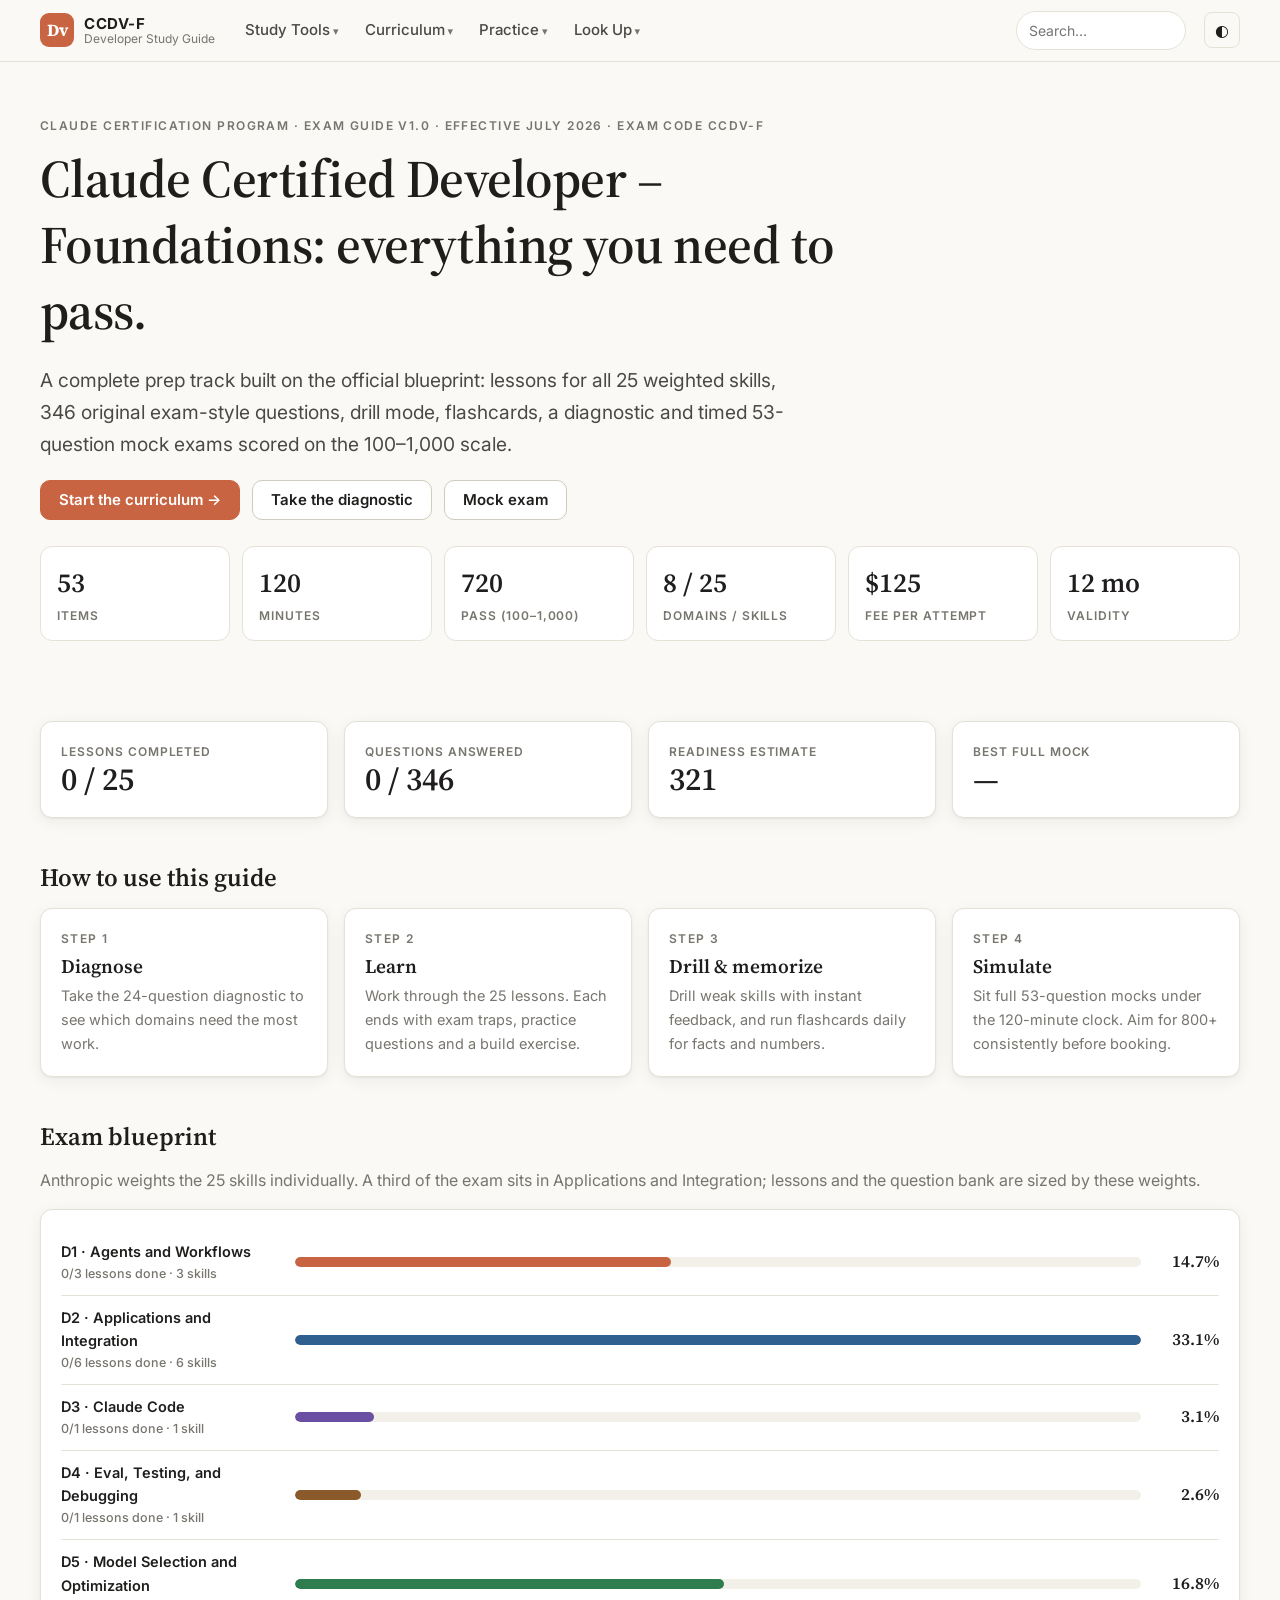
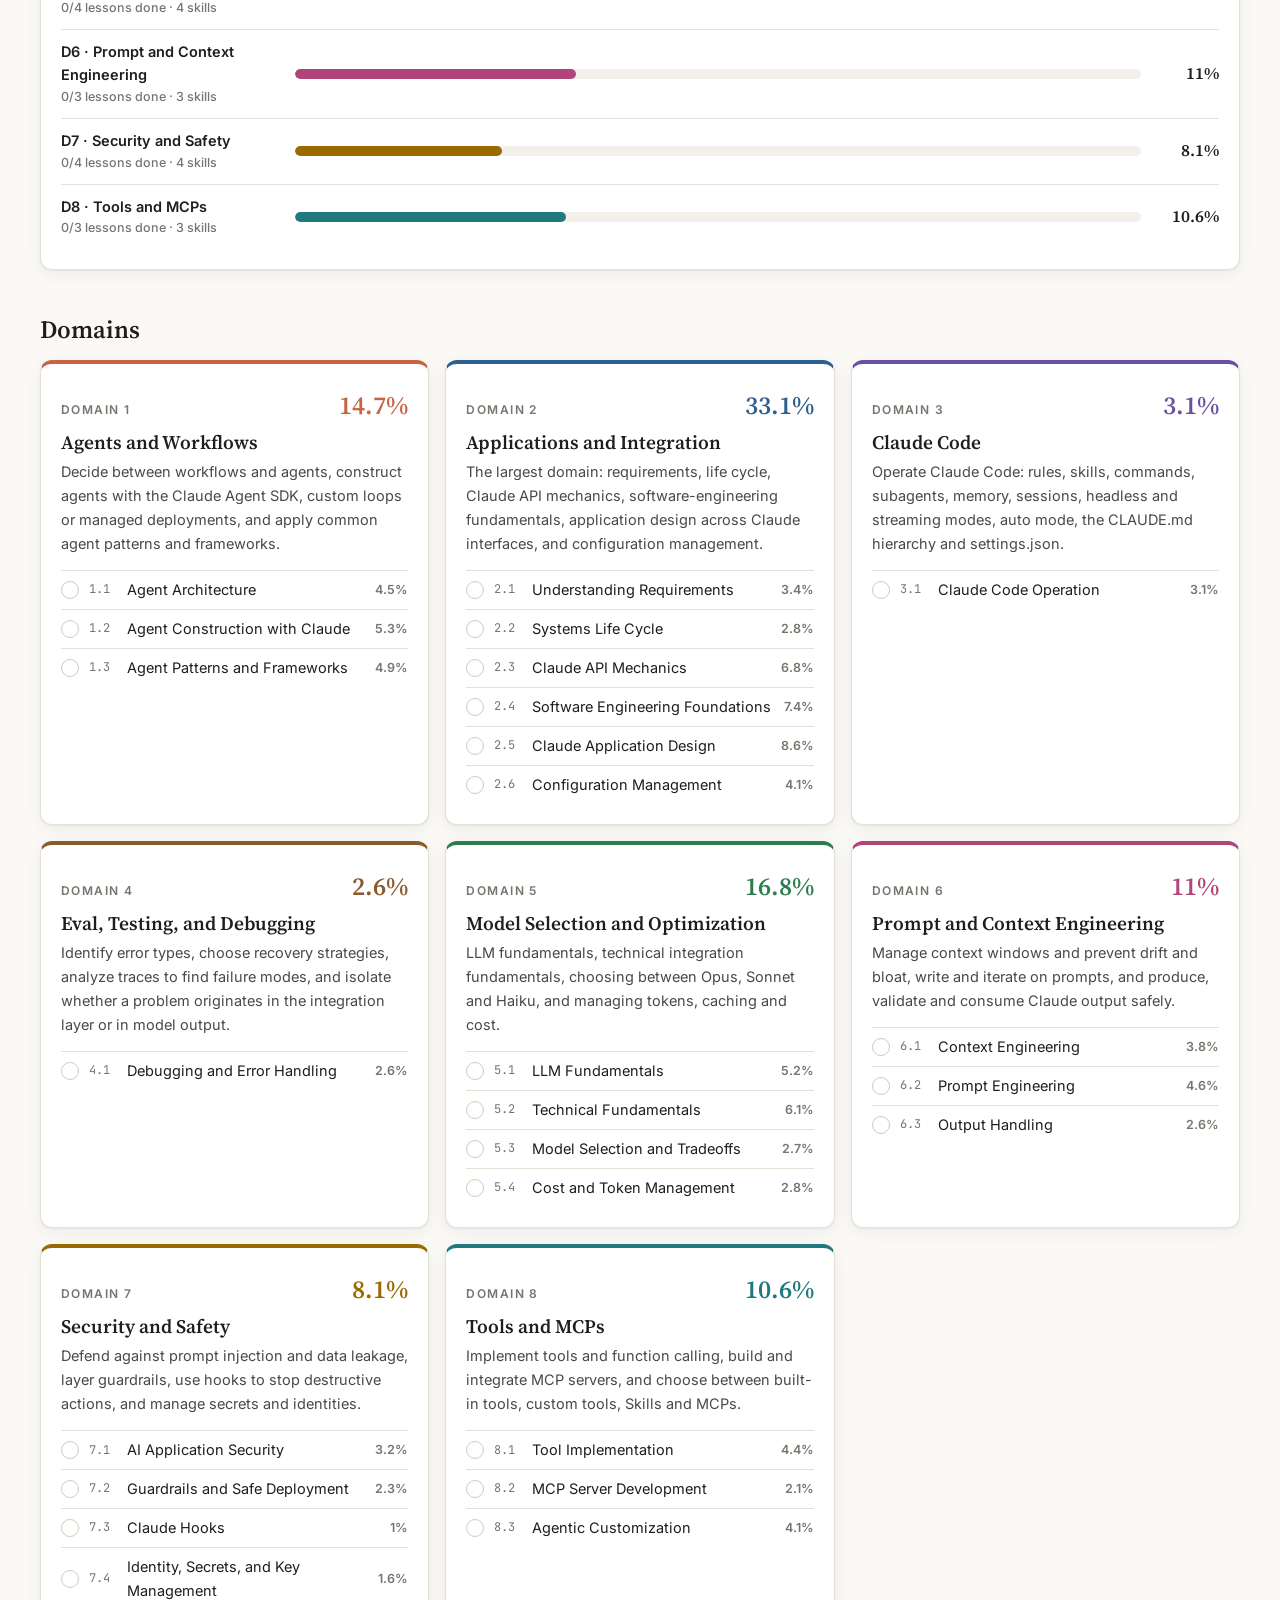
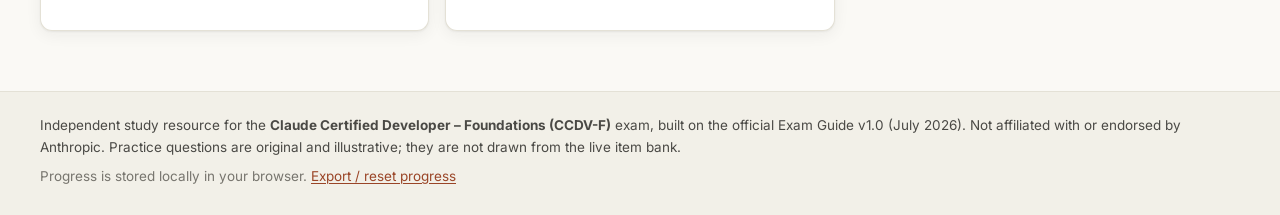
==== index.html @ b1080ece "Add CCDV-F study guide: curriculum, study tools, practice, look-up Complete prep track for the Claud" ====
<!doctype html>
<html lang="en">
<head>
  <meta charset="utf-8">
  <meta name="viewport" content="width=device-width, initial-scale=1">
  <title>CCDV-F Study Guide</title>
  <meta name="description" content="Complete study guide for the Claude Certified Developer – Foundations (CCDV-F) exam: curriculum for all 25 weighted skills, drill mode, flashcards, diagnostic, timed mock exams, quick reference and glossary.">
  <link rel="preconnect" href="https://fonts.googleapis.com">
  <link rel="preconnect" href="https://fonts.gstatic.com" crossorigin>
  <link href="https://fonts.googleapis.com/css2?family=Inter:wght@400;500;600;700&family=JetBrains+Mono:wght@400;600&family=Source+Serif+4:opsz,wght@8..60,500;8..60,600;8..60,700&display=swap" rel="stylesheet">
  <link rel="stylesheet" href="assets/styles.css">
  <link rel="icon" href="data:image/svg+xml,%3Csvg xmlns='http://www.w3.org/2000/svg' viewBox='0 0 32 32'%3E%3Crect width='32' height='32' rx='7' fill='%23C96442'/%3E%3Ctext x='16' y='22' font-family='Georgia' font-size='17' text-anchor='middle' fill='white'%3EDv%3C/text%3E%3C/svg%3E">
</head>
<body>
  <a class="skip-link" href="#main">Skip to content</a>
  <header class="site-header">
    <div class="header-inner">
      <a class="brand" href="#/">
        <span class="brand-mark">Dv</span>
        <span class="brand-text"><strong>CCDV-F</strong><span>Developer Study Guide</span></span>
      </a>
      <button class="menu-toggle" type="button" aria-label="Toggle menu" aria-expanded="false">☰</button>
      <nav class="main-nav" aria-label="Main">
        <div class="nav-group">
          <button class="nav-trigger" type="button">Study Tools</button>
          <div class="nav-menu">
            <a href="#/progress"><b>Progress Dashboard</b><span>Readiness score, weak skills, history</span></a>
            <a href="#/plan"><b>Study Plan</b><span>Weighted 3-week and 10-day schedules</span></a>
            <a href="#/drill"><b>Drill Mode</b><span>Instant-feedback questions by domain or skill</span></a>
            <a href="#/flashcards"><b>Flashcards</b><span>Spaced repetition for facts and terms</span></a>
          </div>
        </div>
        <div class="nav-group">
          <button class="nav-trigger" type="button">Curriculum</button>
          <div class="nav-menu nav-menu-wide" id="nav-curriculum"></div>
        </div>
        <div class="nav-group">
          <button class="nav-trigger" type="button">Practice</button>
          <div class="nav-menu">
            <a href="#/diagnostic"><b>Diagnostic Test</b><span>24 questions · find your weak areas</span></a>
            <a href="#/mock"><b>Mock Exam</b><span>53 questions · 120 minutes · scaled score</span></a>
            <a href="#/exercises"><b>Build Exercises</b><span>Hands-on projects for every skill</span></a>
          </div>
        </div>
        <div class="nav-group">
          <button class="nav-trigger" type="button">Look Up</button>
          <div class="nav-menu">
            <a href="#/reference"><b>Quick Reference</b><span>Cheat sheets: API, Claude Code, MCP, costs</span></a>
            <a href="#/glossary"><b>Glossary</b><span>Every term the exam can use</span></a>
            <a href="#/guide"><b>Exam Guide</b><span>Format, blueprint, scoring, policies</span></a>
            <a href="#/search"><b>Search</b><span>Across lessons, glossary and reference</span></a>
          </div>
        </div>
      </nav>
      <form class="header-search" role="search">
        <input type="search" placeholder="Search…" aria-label="Search the guide">
      </form>
      <button class="theme-toggle" type="button" aria-label="Toggle dark mode" title="Toggle theme">◐</button>
    </div>
  </header>
  <main id="main" class="main" tabindex="-1"></main>
  <footer class="site-footer">
    <div class="footer-inner">
      <p>Independent study resource for the <strong>Claude Certified Developer – Foundations (CCDV-F)</strong> exam, built on the official Exam Guide v1.0 (July 2026). Not affiliated with or endorsed by Anthropic. Practice questions are original and illustrative; they are not drawn from the live item bank.</p>
      <p class="muted">Progress is stored locally in your browser. <a href="#/progress">Export / reset progress</a></p>
    </div>
  </footer>
  <script src="assets/data.js"></script>
  <script src="assets/app.js"></script>
</body>
</html>
---- assets/styles.css ----
:root {
  --bg: #faf9f5;
  --bg-elev: #ffffff;
  --bg-sunk: #f2f0e8;
  --ink: #1f1e1d;
  --ink-2: #4a4945;
  --muted: #77756e;
  --line: #e4e1d6;
  --line-strong: #cfcbbd;
  --accent: #c96442;
  --accent-ink: #9a4527;
  --accent-soft: #f6e4dc;
  --good: #2f7d4f;
  --good-soft: #e1f1e6;
  --bad: #b3372e;
  --bad-soft: #f8e1de;
  --warn: #9a6a00;
  --warn-soft: #fbf0d4;
  --info: #2f5f8f;
  --info-soft: #e2ecf6;
  --purple: #6b4fa3;
  --purple-soft: #ece6f6;
  --code-bg: #2b2a27;
  --code-ink: #f1efe8;
  --shadow: 0 1px 2px rgba(31, 30, 29, .06), 0 4px 16px rgba(31, 30, 29, .06);
  --radius: 12px;
  --serif: "Source Serif 4", Georgia, "Times New Roman", serif;
  --sans: Inter, system-ui, -apple-system, "Segoe UI", Roboto, sans-serif;
  --mono: "JetBrains Mono", ui-monospace, SFMono-Regular, Menlo, Consolas, monospace;
  --d1: #c96442; --d2: #2f5f8f; --d3: #6b4fa3; --d4: #8a5a2b;
  --d5: #2f7d4f; --d6: #b0457a; --d7: #9a6a00; --d8: #1f7a80;
  color-scheme: light;
}
@media (prefers-color-scheme: dark) {
  :root:not([data-theme="light"]) {
    --bg: #1b1a18; --bg-elev: #242320; --bg-sunk: #151413; --ink: #ecebe6; --ink-2: #c9c7bf; --muted: #9a978d;
    --line: #353430; --line-strong: #4a4843; --accent: #e08a68; --accent-ink: #f0a585; --accent-soft: #3a2a22;
    --good: #6cc08f; --good-soft: #1f3327; --bad: #ec8a80; --bad-soft: #3d2320; --warn: #e4b85a; --warn-soft: #3a3020;
    --info: #85b4e3; --info-soft: #1f2c3a; --purple: #b59de6; --purple-soft: #2c2540; --code-bg: #121110; --code-ink: #ecebe6;
    --shadow: 0 1px 2px rgba(0,0,0,.4), 0 4px 16px rgba(0,0,0,.3);
    color-scheme: dark;
  }
}
:root[data-theme="dark"] {
  --bg: #1b1a18; --bg-elev: #242320; --bg-sunk: #151413; --ink: #ecebe6; --ink-2: #c9c7bf; --muted: #9a978d;
  --line: #353430; --line-strong: #4a4843; --accent: #e08a68; --accent-ink: #f0a585; --accent-soft: #3a2a22;
  --good: #6cc08f; --good-soft: #1f3327; --bad: #ec8a80; --bad-soft: #3d2320; --warn: #e4b85a; --warn-soft: #3a3020;
  --info: #85b4e3; --info-soft: #1f2c3a; --purple: #b59de6; --purple-soft: #2c2540; --code-bg: #121110; --code-ink: #ecebe6;
  --shadow: 0 1px 2px rgba(0,0,0,.4), 0 4px 16px rgba(0,0,0,.3);
  color-scheme: dark;
}

* { box-sizing: border-box; }
html { -webkit-text-size-adjust: 100%; }
body {
  margin: 0; background: var(--bg); color: var(--ink); font-family: var(--sans);
  font-size: 16px; line-height: 1.65; min-height: 100vh; display: flex; flex-direction: column;
}
a { color: var(--accent-ink); text-decoration-thickness: 1px; text-underline-offset: 2px; }
a:hover { color: var(--accent); }
h1, h2, h3, h4 { font-family: var(--serif); line-height: 1.25; color: var(--ink); font-weight: 600; }
h1 { font-size: clamp(1.9rem, 4vw, 2.7rem); margin: .2em 0 .4em; letter-spacing: -.01em; }
h2 { font-size: 1.55rem; margin: 2.2em 0 .6em; }
h3 { font-size: 1.2rem; margin: 1.8em 0 .5em; }
h4 { font-size: 1.05rem; margin: 1.4em 0 .4em; }
p { margin: 0 0 1em; }
code { font-family: var(--mono); font-size: .86em; background: var(--bg-sunk); border: 1px solid var(--line); padding: .08em .35em; border-radius: 5px; word-break: break-word; }
hr { border: 0; border-top: 1px solid var(--line); margin: 2em 0; }
.muted { color: var(--muted); }
.skip-link { position: absolute; left: -999px; }
.skip-link:focus { left: 12px; top: 12px; background: var(--bg-elev); padding: 8px 12px; z-index: 100; }
button { font: inherit; }

/* header */
.site-header { position: sticky; top: 0; z-index: 50; background: color-mix(in srgb, var(--bg) 88%, transparent); backdrop-filter: blur(10px); border-bottom: 1px solid var(--line); }
.header-inner { max-width: 1240px; margin: 0 auto; padding: 10px 20px; display: flex; align-items: center; gap: 18px; }
.brand { display: flex; align-items: center; gap: 10px; text-decoration: none; color: var(--ink); flex-shrink: 0; }
.brand-mark { width: 34px; height: 34px; border-radius: 9px; background: var(--accent); color: #fff; display: grid; place-items: center; font-family: var(--serif); font-weight: 700; font-size: 17px; }
.brand-text { display: flex; flex-direction: column; line-height: 1.1; }
.brand-text strong { font-size: 15px; letter-spacing: .04em; }
.brand-text span { font-size: 12px; color: var(--muted); }
.main-nav { display: flex; gap: 2px; flex: 1; }
.nav-group { position: relative; }
.nav-trigger { background: none; border: 0; padding: 8px 12px; border-radius: 8px; color: var(--ink-2); cursor: pointer; font-weight: 500; font-size: 15px; }
.nav-trigger:hover, .nav-group.open .nav-trigger { background: var(--bg-sunk); color: var(--ink); }
.nav-trigger::after { content: " ▾"; font-size: 11px; color: var(--muted); }
.nav-menu { display: none; position: absolute; top: calc(100% + 6px); left: 0; min-width: 300px; background: var(--bg-elev); border: 1px solid var(--line); border-radius: var(--radius); box-shadow: var(--shadow); padding: 8px; z-index: 60; }
.nav-group.open .nav-menu { display: block; }
@media (hover: hover) and (min-width: 961px) { .nav-group:hover .nav-menu { display: block; } .nav-group:hover .nav-menu::before { content: ""; position: absolute; top: -10px; left: 0; right: 0; height: 10px; } }
.nav-menu a { display: block; padding: 8px 10px; border-radius: 8px; text-decoration: none; color: var(--ink); }
.nav-menu a:hover { background: var(--bg-sunk); }
.nav-menu a b { display: block; font-weight: 600; font-size: 14px; }
.nav-menu a span { display: block; font-size: 12.5px; color: var(--muted); line-height: 1.35; }
.nav-menu-wide { min-width: 640px; display: none; }
.nav-group.open .nav-menu-wide { display: grid; }
@media (hover: hover) and (min-width: 961px) { .nav-group:hover .nav-menu-wide { display: grid; } }
.nav-menu-wide { grid-template-columns: 1fr 1fr; gap: 2px 8px; }
.nav-menu-wide .nav-dom { display: flex; gap: 10px; align-items: flex-start; }
.nav-dom .dot { width: 10px; height: 10px; border-radius: 3px; margin-top: 6px; flex-shrink: 0; }
.header-search input { width: 170px; padding: 7px 12px; border-radius: 999px; border: 1px solid var(--line); background: var(--bg-elev); color: var(--ink); font: inherit; font-size: 14px; }
.theme-toggle, .menu-toggle { background: none; border: 1px solid var(--line); border-radius: 8px; width: 36px; height: 36px; cursor: pointer; color: var(--ink); flex-shrink: 0; }
.menu-toggle { display: none; }
@media (max-width: 960px) {
  .header-inner { flex-wrap: wrap; gap: 10px; }
  .menu-toggle { display: block; margin-left: auto; }
  .main-nav { display: none; order: 10; flex-basis: 100%; flex-direction: column; }
  .main-nav.open { display: flex; }
  .nav-menu, .nav-menu-wide { position: static; box-shadow: none; min-width: 0; border: 0; padding: 0 0 6px 8px; }
  .nav-group.open .nav-menu-wide { grid-template-columns: 1fr; }
  .header-search { order: 11; flex-basis: 100%; }
  .header-search input { width: 100%; }
}

/* layout */
.main { flex: 1; width: 100%; max-width: 1240px; margin: 0 auto; padding: 28px 20px 60px; outline: none; }
.site-footer { border-top: 1px solid var(--line); background: var(--bg-sunk); }
.footer-inner { max-width: 1240px; margin: 0 auto; padding: 22px 20px; font-size: 13.5px; color: var(--ink-2); }
.footer-inner p { margin: 0 0 6px; }
.narrow { max-width: 820px; }
.eyebrow { font-size: 12px; letter-spacing: .12em; text-transform: uppercase; color: var(--muted); font-weight: 600; }
.lead { font-size: 1.12rem; color: var(--ink-2); max-width: 760px; }
.grid { display: grid; gap: 16px; }
.grid-2 { grid-template-columns: repeat(auto-fit, minmax(300px, 1fr)); }
.grid-3 { grid-template-columns: repeat(auto-fit, minmax(240px, 1fr)); }
.grid-4 { grid-template-columns: repeat(auto-fit, minmax(170px, 1fr)); }
.card { background: var(--bg-elev); border: 1px solid var(--line); border-radius: var(--radius); padding: 20px; box-shadow: var(--shadow); }
.card h3 { margin-top: 0; }
a.card { text-decoration: none; color: var(--ink); display: block; transition: transform .12s, border-color .12s; }
a.card:hover { transform: translateY(-2px); border-color: var(--line-strong); color: var(--ink); }
.stat { text-align: left; }
.stat .num { font-family: var(--serif); font-size: 2rem; font-weight: 600; line-height: 1.1; }
.stat .lbl { font-size: 12px; text-transform: uppercase; letter-spacing: .08em; color: var(--muted); font-weight: 600; }
.row { display: flex; gap: 12px; align-items: center; flex-wrap: wrap; }
.spacer { flex: 1; }
.section { margin-top: 44px; }
.section > h2:first-child { margin-top: 0; }

/* buttons */
.btn { display: inline-flex; align-items: center; gap: 8px; padding: 10px 18px; border-radius: 10px; border: 1px solid var(--line-strong); background: var(--bg-elev); color: var(--ink); text-decoration: none; font-weight: 600; font-size: 15px; cursor: pointer; line-height: 1.2; }
.btn:hover { border-color: var(--ink-2); color: var(--ink); }
.btn-primary { background: var(--accent); border-color: var(--accent); color: #fff; }
.btn-primary:hover { background: var(--accent-ink); border-color: var(--accent-ink); color: #fff; }
.btn-ghost { background: transparent; border-color: transparent; }
.btn-sm { padding: 6px 12px; font-size: 13.5px; border-radius: 8px; }
.btn:disabled { opacity: .5; cursor: not-allowed; }
.chip { display: inline-flex; align-items: center; gap: 6px; font-size: 12.5px; font-weight: 600; padding: 3px 10px; border-radius: 999px; background: var(--bg-sunk); color: var(--ink-2); border: 1px solid var(--line); white-space: nowrap; }
.chip-accent { background: var(--accent-soft); color: var(--accent-ink); border-color: transparent; }
.chip-good { background: var(--good-soft); color: var(--good); border-color: transparent; }
.chip-bad { background: var(--bad-soft); color: var(--bad); border-color: transparent; }
.chip-warn { background: var(--warn-soft); color: var(--warn); border-color: transparent; }

/* hero */
.hero { padding: 26px 0 10px; }
.hero h1 { font-size: clamp(2.1rem, 5vw, 3.3rem); max-width: 880px; }
.hero .lead { font-size: 1.2rem; }
.facts { display: grid; grid-template-columns: repeat(auto-fit, minmax(150px, 1fr)); gap: 12px; margin: 26px 0; }
.fact { background: var(--bg-elev); border: 1px solid var(--line); border-radius: var(--radius); padding: 14px 16px; }
.fact .num { font-family: var(--serif); font-size: 1.7rem; font-weight: 600; }
.fact .lbl { font-size: 12px; color: var(--muted); text-transform: uppercase; letter-spacing: .08em; font-weight: 600; }

/* blueprint bars */
.bp-row { display: grid; grid-template-columns: 220px 1fr 64px; gap: 14px; align-items: center; padding: 10px 0; border-bottom: 1px solid var(--line); }
.bp-row:last-child { border-bottom: 0; }
.bp-name { font-weight: 600; font-size: 14.5px; }
.bp-name a { color: var(--ink); text-decoration: none; }
.bp-name small { display: block; color: var(--muted); font-weight: 500; font-size: 12.5px; }
.bar { height: 10px; background: var(--bg-sunk); border-radius: 999px; overflow: hidden; position: relative; }
.bar > span { display: block; height: 100%; border-radius: 999px; }
.bp-pct { text-align: right; font-family: var(--serif); font-weight: 600; font-size: 1.05rem; }
@media (max-width: 640px) { .bp-row { grid-template-columns: 1fr 56px; } .bp-row .bar { grid-column: 1 / -1; grid-row: 2; } }

/* domain cards */
.dom-card { border-top: 4px solid var(--dc, var(--accent)); }
.dom-card .dom-head { display: flex; justify-content: space-between; align-items: baseline; gap: 10px; }
.dom-card .dom-weight { font-family: var(--serif); font-size: 1.6rem; font-weight: 600; color: var(--dc); }
.dom-card h3 { margin: 4px 0 6px; font-size: 1.2rem; }
.dom-card p { color: var(--ink-2); font-size: 14.5px; }
.skill-list { list-style: none; padding: 0; margin: 10px 0 0; }
.skill-list li { display: flex; align-items: center; gap: 10px; padding: 7px 0; border-top: 1px solid var(--line); font-size: 14.5px; }
.skill-list li a { color: var(--ink); text-decoration: none; flex: 1; }
.skill-list li a:hover { color: var(--accent-ink); }
.skill-list .sid { font-family: var(--mono); font-size: 12px; color: var(--muted); width: 28px; }
.skill-list .w { font-size: 12.5px; color: var(--muted); font-weight: 600; }
.check { width: 18px; height: 18px; border-radius: 50%; border: 1.5px solid var(--line-strong); display: inline-grid; place-items: center; font-size: 11px; flex-shrink: 0; }
.check.done { background: var(--good); border-color: var(--good); color: #fff; }

/* lesson */
.lesson-layout { display: grid; grid-template-columns: minmax(0, 1fr) 250px; gap: 48px; }
.lesson-layout aside.toc { position: sticky; top: 84px; align-self: start; font-size: 13.5px; max-height: calc(100vh - 100px); overflow: auto; }
.toc h4 { font-family: var(--sans); font-size: 12px; letter-spacing: .1em; text-transform: uppercase; color: var(--muted); margin: 0 0 8px; }
.toc a { display: block; padding: 4px 0 4px 10px; border-left: 2px solid var(--line); color: var(--ink-2); text-decoration: none; }
.toc a:hover { border-color: var(--accent); color: var(--ink); }
.toc .toc-actions { margin-top: 18px; display: grid; gap: 8px; }
.lesson-layout > article { min-width: 0; }
@media (max-width: 1000px) { .lesson-layout { grid-template-columns: minmax(0, 1fr); } .lesson-layout aside.toc { position: static; display: none; } }
.breadcrumb { font-size: 13px; color: var(--muted); display: flex; gap: 6px; flex-wrap: wrap; text-transform: uppercase; letter-spacing: .06em; font-weight: 600; }
.breadcrumb a { color: var(--muted); text-decoration: none; }
.breadcrumb a:hover { color: var(--accent-ink); }
.lesson-meta { display: flex; gap: 8px; flex-wrap: wrap; margin: 6px 0 18px; }
.guide-box { background: var(--bg-sunk); border-left: 3px solid var(--accent); border-radius: 0 10px 10px 0; padding: 12px 16px; font-size: 14.5px; color: var(--ink-2); margin: 0 0 24px; }
.guide-box b { color: var(--ink); display: block; font-size: 12px; letter-spacing: .08em; text-transform: uppercase; margin-bottom: 2px; }
.prose { font-size: 16.5px; }
.prose ul, .prose ol { padding-left: 1.4em; margin: 0 0 1em; }
.prose li { margin: .3em 0; }
.prose li > ul, .prose li > ol { margin: .3em 0; }
.prose blockquote { margin: 1em 0; padding: .2em 1.1em; border-left: 3px solid var(--line-strong); color: var(--ink-2); }
.prose h2 { padding-top: 6px; border-top: 1px solid var(--line); padding-top: 1.2em; }
.prose h2:first-child { border-top: 0; padding-top: 0; margin-top: 0; }
.prose li.task { list-style: none; margin-left: -1.3em; }
.prose li.task input { margin-right: 6px; accent-color: var(--accent); }
.table-wrap { overflow-x: auto; margin: 1em 0 1.4em; border: 1px solid var(--line); border-radius: 10px; }
table { border-collapse: collapse; width: 100%; font-size: 14.5px; background: var(--bg-elev); }
th, td { text-align: left; padding: 9px 12px; border-bottom: 1px solid var(--line); vertical-align: top; }
th { background: var(--bg-sunk); font-weight: 600; font-size: 13.5px; }
tr:last-child td { border-bottom: 0; }
.codeblock { margin: 1em 0 1.4em; border-radius: 10px; overflow: hidden; background: var(--code-bg); border: 1px solid #000; }
.codeblock-head { display: flex; justify-content: space-between; align-items: center; padding: 6px 12px; background: rgba(255,255,255,.06); color: #b9b6ac; font-size: 12px; font-family: var(--mono); }
.copy-btn { background: none; border: 1px solid rgba(255,255,255,.2); color: #d8d5cb; border-radius: 6px; font-size: 11.5px; padding: 2px 8px; cursor: pointer; }
.codeblock pre { margin: 0; padding: 14px 16px; overflow-x: auto; }
.codeblock code { background: none; border: 0; padding: 0; color: var(--code-ink); font-size: 13.5px; line-height: 1.55; word-break: normal; white-space: pre; }

/* callouts */
.callout { margin: 1.4em 0; border-radius: 12px; padding: 14px 18px; border: 1px solid var(--line); background: var(--bg-elev); border-left-width: 4px; }
.callout-label { font-size: 11.5px; font-weight: 700; letter-spacing: .1em; text-transform: uppercase; margin-bottom: 4px; }
.callout-title { font-weight: 600; margin-bottom: 6px; }
.callout-body > :last-child { margin-bottom: 0; }
.callout-key { border-left-color: var(--accent); background: var(--accent-soft); }
.callout-key .callout-label { color: var(--accent-ink); }
.callout-trap { border-left-color: var(--bad); background: var(--bad-soft); }
.callout-trap .callout-label { color: var(--bad); }
.callout-trap .callout-label::before { content: "⚠ "; }
.callout-tip, .callout-remember { border-left-color: var(--good); background: var(--good-soft); }
.callout-tip .callout-label, .callout-remember .callout-label { color: var(--good); }
.callout-warn { border-left-color: var(--warn); background: var(--warn-soft); }
.callout-warn .callout-label { color: var(--warn); }
.callout-current { border-left-color: var(--info); background: var(--info-soft); }
.callout-current .callout-label { color: var(--info); }
.callout-example, .callout-scenario, .callout-compare { border-left-color: var(--purple); background: var(--purple-soft); }
.callout-example .callout-label, .callout-scenario .callout-label, .callout-compare .callout-label { color: var(--purple); }
.callout-exercise { border-left-color: var(--ink-2); background: var(--bg-sunk); }
.callout-exercise .callout-title { font-family: var(--serif); font-size: 1.15rem; }

/* questions */
.q-card { background: var(--bg-elev); border: 1px solid var(--line); border-radius: var(--radius); padding: 20px 22px; box-shadow: var(--shadow); margin: 1.4em 0; }
.q-head { display: flex; gap: 8px; align-items: center; flex-wrap: wrap; margin-bottom: 10px; }
.q-stem { font-size: 16.5px; }
.q-stem p:last-child { margin-bottom: 0; }
.q-select-hint { font-weight: 700; font-size: 14px; margin: 10px 0 4px; color: var(--accent-ink); }
.q-options { display: grid; gap: 8px; margin: 12px 0; }
.q-opt { display: grid; grid-template-columns: 30px 1fr; gap: 10px; align-items: start; text-align: left; padding: 11px 14px; border-radius: 10px; border: 1.5px solid var(--line); background: var(--bg); color: var(--ink); cursor: pointer; font-size: 15.5px; line-height: 1.5; }
.q-opt:hover:not(:disabled) { border-color: var(--line-strong); background: var(--bg-elev); }
.q-opt .letter { width: 26px; height: 26px; border-radius: 7px; border: 1.5px solid var(--line-strong); display: grid; place-items: center; font-weight: 700; font-size: 13px; color: var(--ink-2); }
.q-opt.multi .letter { border-radius: 5px; }
.q-opt.selected { border-color: var(--accent); background: var(--accent-soft); }
.q-opt.selected .letter { background: var(--accent); border-color: var(--accent); color: #fff; }
.q-opt.correct { border-color: var(--good); background: var(--good-soft); }
.q-opt.correct .letter { background: var(--good); border-color: var(--good); color: #fff; }
.q-opt.wrong { border-color: var(--bad); background: var(--bad-soft); }
.q-opt.wrong .letter { background: var(--bad); border-color: var(--bad); color: #fff; }
.q-opt.missed { border-style: dashed; border-color: var(--good); }
.q-opt:disabled { cursor: default; }
.q-opt code { font-size: .85em; }
.q-feedback { margin-top: 14px; border-radius: 10px; padding: 14px 16px; background: var(--bg-sunk); border: 1px solid var(--line); }
.q-feedback .verdict { font-weight: 700; margin-bottom: 6px; }
.q-feedback .verdict.ok { color: var(--good); }
.q-feedback .verdict.no { color: var(--bad); }
.q-feedback > div > :last-child { margin-bottom: 0; }
.q-actions { display: flex; gap: 10px; align-items: center; flex-wrap: wrap; }

/* exam */
.exam-bar { position: sticky; top: 57px; z-index: 30; background: var(--bg-elev); border: 1px solid var(--line); border-radius: var(--radius); padding: 10px 16px; display: flex; gap: 14px; align-items: center; flex-wrap: wrap; box-shadow: var(--shadow); margin-bottom: 18px; }
.timer { font-family: var(--mono); font-weight: 600; font-size: 1.15rem; }
.timer.low { color: var(--bad); }
.exam-layout { display: grid; grid-template-columns: minmax(0, 1fr) 260px; gap: 24px; }
@media (max-width: 960px) { .exam-layout { grid-template-columns: 1fr; } }
.navgrid { display: grid; grid-template-columns: repeat(auto-fill, minmax(38px, 1fr)); gap: 6px; }
.navgrid button { height: 36px; border-radius: 8px; border: 1px solid var(--line); background: var(--bg); color: var(--ink-2); font-size: 13px; font-weight: 600; cursor: pointer; position: relative; }
.navgrid button.answered { background: var(--info-soft); border-color: var(--info); color: var(--info); }
.navgrid button.current { outline: 2px solid var(--accent); outline-offset: 1px; }
.navgrid button.flagged::after { content: ""; position: absolute; top: 3px; right: 3px; width: 7px; height: 7px; border-radius: 50%; background: var(--warn); }
.navgrid button.correct { background: var(--good-soft); border-color: var(--good); color: var(--good); }
.navgrid button.wrong { background: var(--bad-soft); border-color: var(--bad); color: var(--bad); }
.legend { display: flex; gap: 12px; flex-wrap: wrap; font-size: 12px; color: var(--muted); margin-top: 10px; }

/* results */
.score-ring { width: 170px; height: 170px; }
.score-hero { display: flex; gap: 28px; align-items: center; flex-wrap: wrap; }
.score-hero .verdict { font-family: var(--serif); font-size: 2rem; font-weight: 700; }
.pass { color: var(--good); }
.fail { color: var(--bad); }

/* flashcards */
.flashcard { perspective: 1200px; max-width: 720px; margin: 0 auto; cursor: pointer; }
.flashcard-inner { position: relative; min-height: 280px; transition: transform .45s; transform-style: preserve-3d; }
.flashcard.flipped .flashcard-inner { transform: rotateY(180deg); }
.flashcard-face { position: absolute; inset: 0; backface-visibility: hidden; -webkit-backface-visibility: hidden; background: var(--bg-elev); border: 1px solid var(--line); border-radius: 16px; box-shadow: var(--shadow); padding: 28px 30px; display: flex; flex-direction: column; justify-content: center; font-size: 17.5px; overflow: auto; }
.flashcard-face.back { transform: rotateY(180deg); background: var(--bg-sunk); }
.flashcard-face .side-lbl { position: absolute; top: 12px; left: 16px; font-size: 11px; letter-spacing: .1em; text-transform: uppercase; color: var(--muted); font-weight: 700; }
.flashcard-face p:last-child { margin-bottom: 0; }
.leitner { display: grid; grid-template-columns: repeat(5, 1fr); gap: 8px; }
.leitner div { text-align: center; padding: 8px; border-radius: 10px; background: var(--bg-sunk); font-size: 12px; color: var(--muted); }
.leitner b { display: block; font-family: var(--serif); font-size: 1.4rem; color: var(--ink); }

/* forms */
select, input[type="number"], input[type="text"], input[type="search"].big { font: inherit; padding: 9px 12px; border-radius: 10px; border: 1px solid var(--line-strong); background: var(--bg-elev); color: var(--ink); }
label.opt { display: flex; gap: 10px; align-items: flex-start; padding: 12px 14px; border: 1.5px solid var(--line); border-radius: 10px; cursor: pointer; background: var(--bg-elev); }
label.opt:has(input:checked) { border-color: var(--accent); background: var(--accent-soft); }
label.opt input { margin-top: 4px; accent-color: var(--accent); }
.field { display: grid; gap: 6px; margin-bottom: 14px; min-width: 0; }
.field select { width: 100%; max-width: 100%; min-width: 0; text-overflow: ellipsis; }
.field > span { font-size: 13px; font-weight: 600; color: var(--ink-2); }

/* glossary/search */
.gloss-letter { font-family: var(--serif); font-size: 1.4rem; margin: 1.6em 0 .4em; color: var(--accent-ink); }
.gloss-item { padding: 10px 0; border-bottom: 1px solid var(--line); }
.gloss-item dt { font-weight: 700; }
.gloss-item dd { margin: 2px 0 0; color: var(--ink-2); }
.search-hit { padding: 14px 0; border-bottom: 1px solid var(--line); }
.search-hit a { font-weight: 600; font-size: 1.05rem; }
.search-hit p { margin: 4px 0 0; color: var(--ink-2); font-size: 14.5px; }
mark { background: var(--warn-soft); color: inherit; padding: 0 2px; border-radius: 3px; }

/* misc */
.pager { display: flex; justify-content: space-between; gap: 12px; margin-top: 48px; padding-top: 24px; border-top: 1px solid var(--line); flex-wrap: wrap; }
.pager a { flex: 1; min-width: 220px; text-decoration: none; padding: 14px 16px; border: 1px solid var(--line); border-radius: 12px; color: var(--ink); background: var(--bg-elev); }
.pager a:hover { border-color: var(--line-strong); }
.pager a small { display: block; color: var(--muted); font-size: 12px; text-transform: uppercase; letter-spacing: .08em; font-weight: 600; }
.pager a.next { text-align: right; }
.empty { padding: 30px; text-align: center; color: var(--muted); border: 1.5px dashed var(--line-strong); border-radius: var(--radius); }
.toast { position: fixed; bottom: 22px; left: 50%; transform: translateX(-50%); background: var(--ink); color: var(--bg); padding: 10px 18px; border-radius: 10px; font-size: 14px; z-index: 200; box-shadow: var(--shadow); }
.kbd { font-family: var(--mono); font-size: 12px; border: 1px solid var(--line-strong); border-bottom-width: 2px; border-radius: 5px; padding: 0 5px; }
.tabs { display: flex; gap: 6px; flex-wrap: wrap; margin: 14px 0; }
.tabs button { border: 1px solid var(--line); background: var(--bg-elev); padding: 6px 14px; border-radius: 999px; cursor: pointer; color: var(--ink-2); font-size: 14px; font-weight: 500; }
.tabs button.active { background: var(--ink); color: var(--bg); border-color: var(--ink); }
.skill-table td:nth-child(n+3), .skill-table th:nth-child(n+3) { text-align: right; white-space: nowrap; }
.mini-bar { display: inline-block; width: 80px; height: 7px; background: var(--bg-sunk); border-radius: 999px; overflow: hidden; vertical-align: middle; margin-left: 8px; }
.mini-bar span { display: block; height: 100%; }
.callout .q-card { box-shadow: none; }
@media print { .site-header, .site-footer, .toc, .pager { display: none; } }
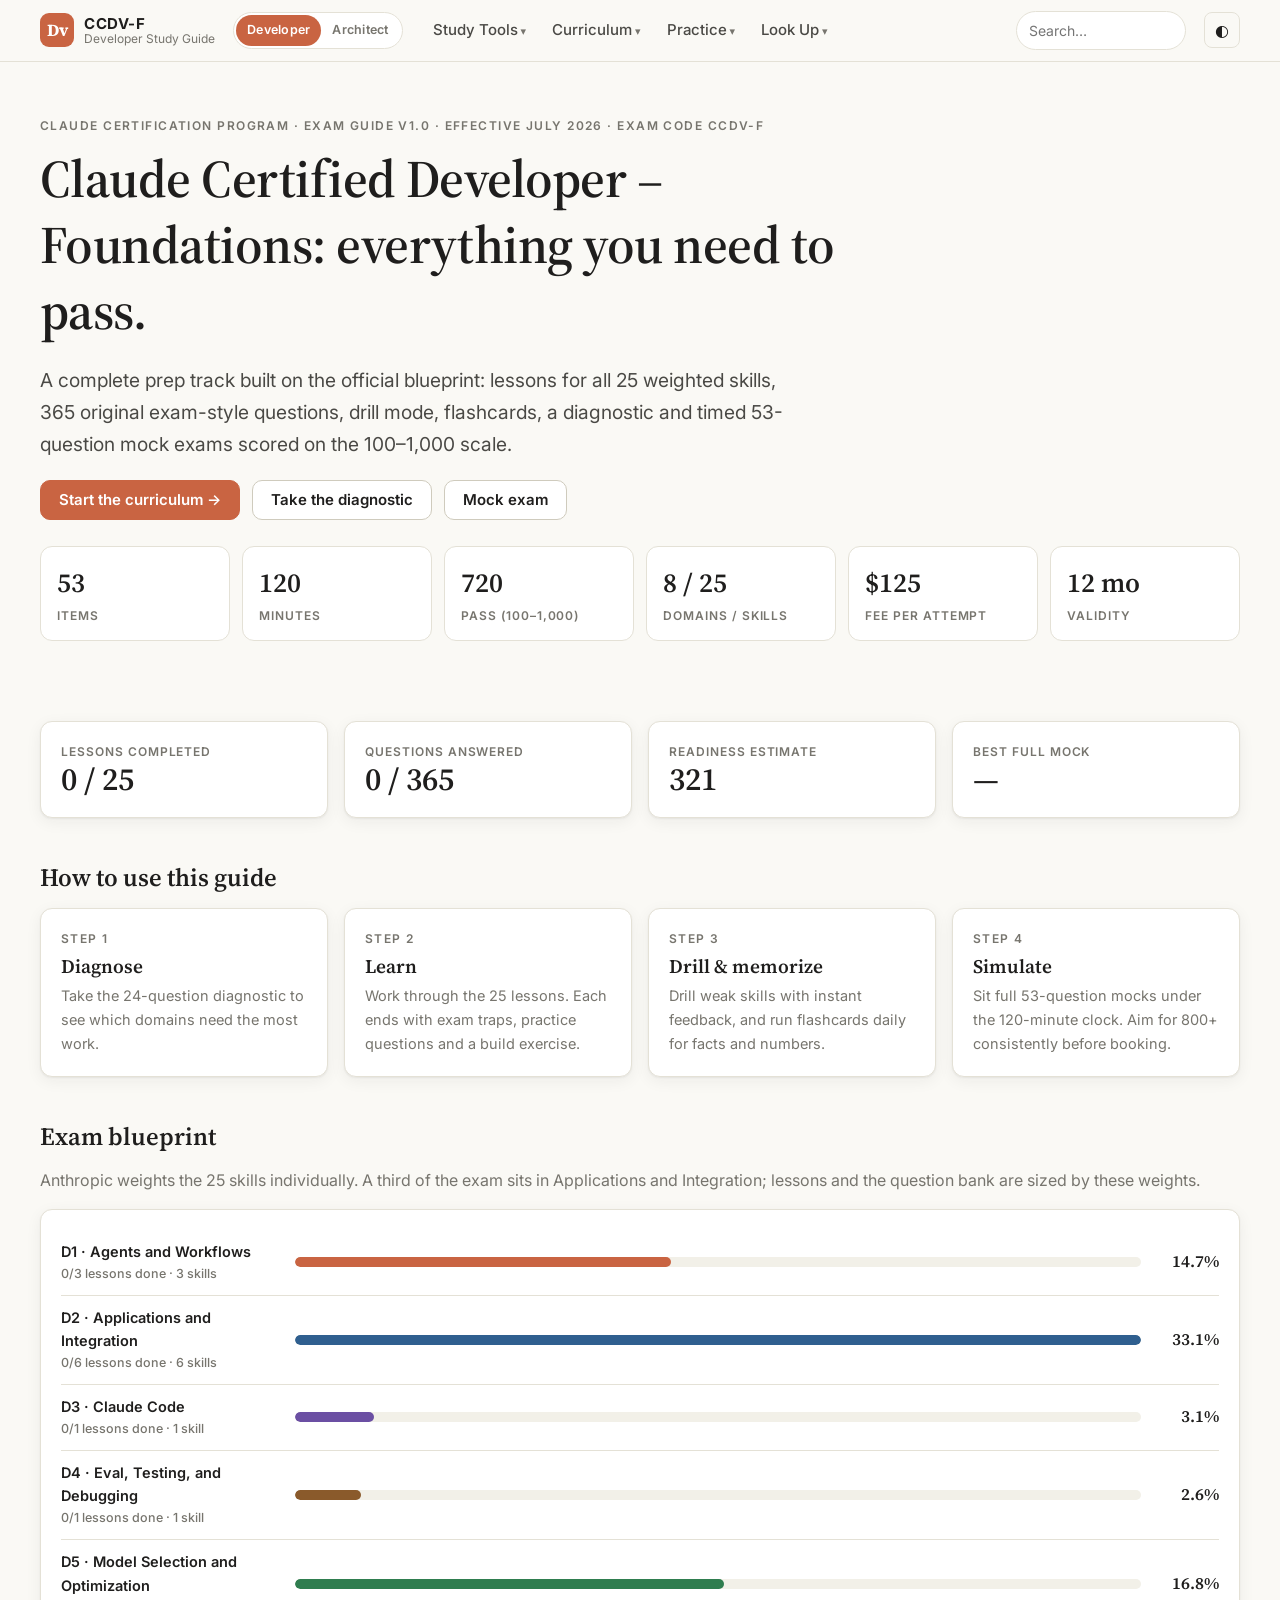
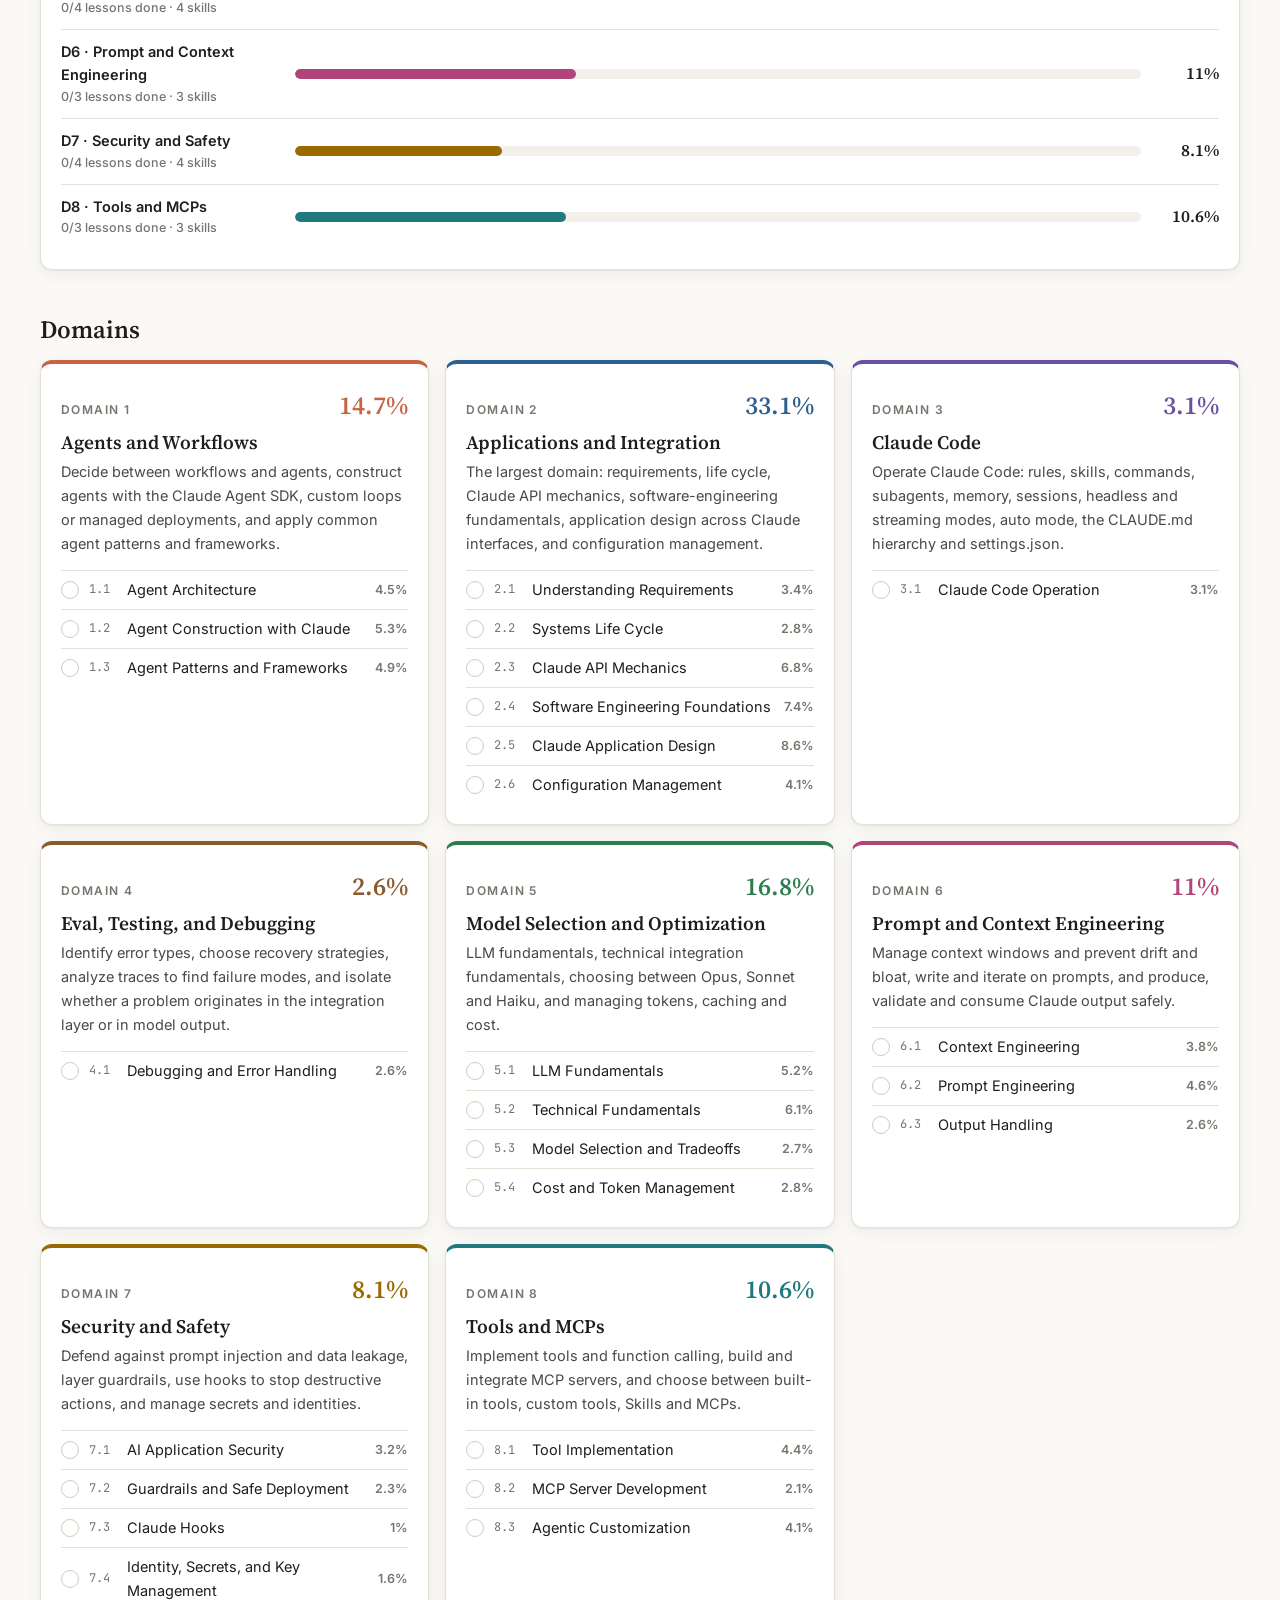
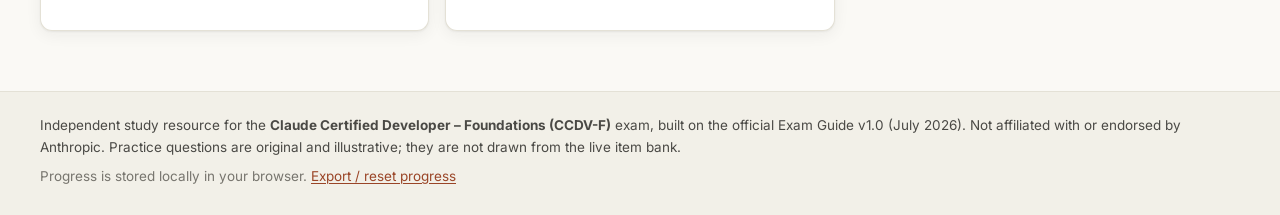
==== commit 82397b00: "Add Claude Certified Architect (CCA-F) study track Second track alongside the Developer guide, shari" ====
--- a/index.html
+++ b/index.html
@@ -19,6 +19,10 @@
         <span class="brand-mark">Dv</span>
         <span class="brand-text"><strong>CCDV-F</strong><span>Developer Study Guide</span></span>
       </a>
+      <nav class="track-switch" aria-label="Certification track">
+        <a href="index.html" aria-current="page">Developer</a>
+        <a href="architect/index.html">Architect</a>
+      </nav>
       <button class="menu-toggle" type="button" aria-label="Toggle menu" aria-expanded="false">☰</button>
       <nav class="main-nav" aria-label="Main">
         <div class="nav-group">
--- a/assets/styles.css
+++ b/assets/styles.css
@@ -337,3 +337,16 @@
 .mini-bar span { display: block; height: 100%; }
 .callout .q-card { box-shadow: none; }
 @media print { .site-header, .site-footer, .toc, .pager { display: none; } }
+
+/* track switcher (Developer / Architect) */
+.track-switch { display: inline-flex; border: 1px solid var(--line); border-radius: 999px; padding: 2px; flex-shrink: 0; background: var(--bg-elev); }
+.track-switch a { padding: 5px 11px; border-radius: 999px; font-size: 12.5px; font-weight: 600; color: var(--muted); text-decoration: none; letter-spacing: .02em; }
+.track-switch a:hover { color: var(--ink); }
+.track-switch a[aria-current="page"] { background: var(--accent); color: #fff; }
+.brand-mark.arch { background: var(--info); }
+@media (max-width: 960px) { .track-switch { order: 12; } }
+
+/* scenario context for scenario-based items */
+.q-scenario { background: var(--info-soft); border-left: 3px solid var(--info); border-radius: 0 10px 10px 0; padding: 8px 14px; margin: 0 0 12px; font-size: 14.5px; color: var(--ink-2); }
+.q-scenario summary { cursor: pointer; font-weight: 600; color: var(--ink); }
+.q-scenario p { margin: 6px 0 2px; }
